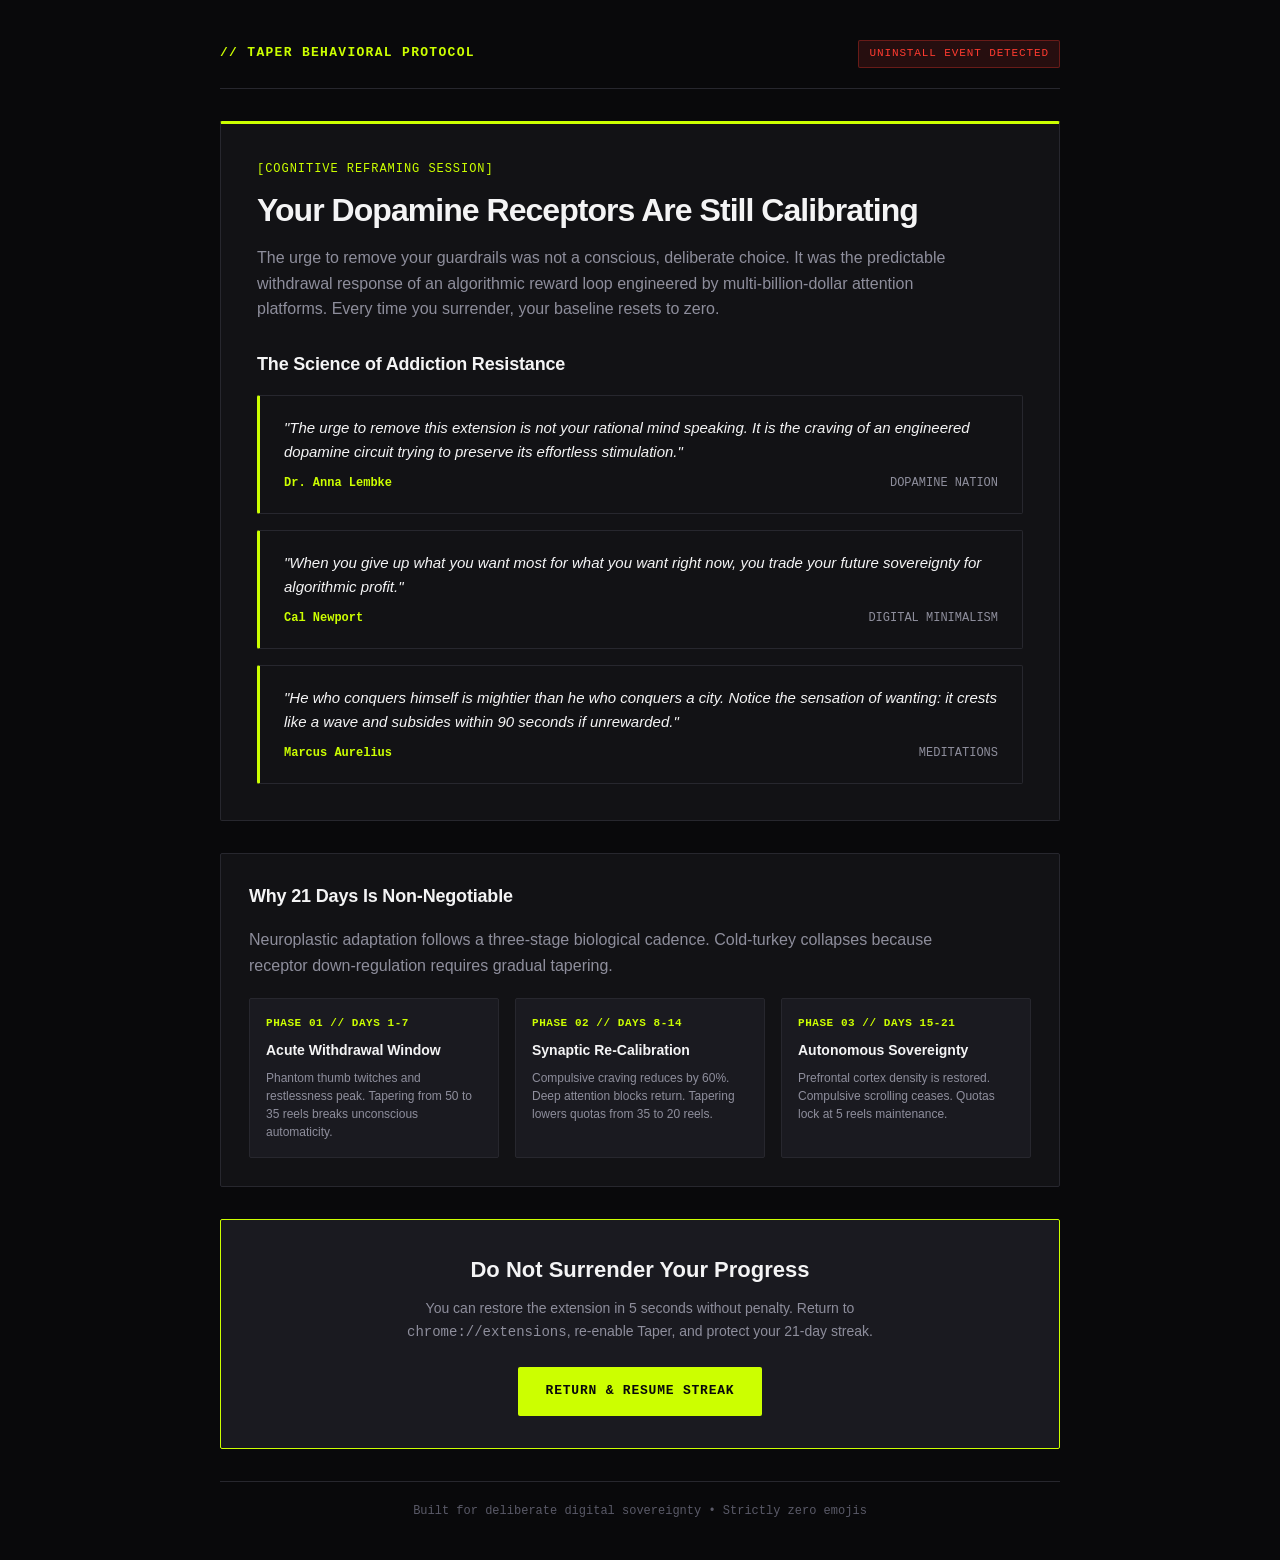
==== docs/index.html @ 4aad6d3f "adding extention" ====
<!DOCTYPE html>
<html lang="en">
<head>
  <meta charset="UTF-8">
  <meta name="viewport" content="width=device-width, initial-scale=1.0">
  <title>Taper | Digital Sovereignty &amp; Habit Retention</title>
  <style>
    /* Technical Carbon Monolith & Electric Citron Palette */
    /* Strictly Zero Emojis */
    :root {
      --bg-base: #09090b;
      --bg-surface: #121215;
      --bg-surface-elevated: #1a1a20;
      --border-line: #27272e;
      --border-bright: #3f3f4e;
      --accent-citron: #ccff00;
      --accent-citron-glow: rgba(204, 255, 0, 0.12);
      --accent-crimson: #ff3b30;
      --accent-crimson-subtle: rgba(255, 59, 48, 0.12);
      --text-white: #f4f4f5;
      --text-muted: #8e8e9c;
      --text-dim: #5a5a68;
      --font-mono: ui-monospace, SFMono-Regular, "SF Mono", Menlo, Consolas, monospace;
      --font-sans: -apple-system, BlinkMacSystemFont, "Segoe UI", Roboto, Helvetica, Arial, sans-serif;
    }

    * { margin: 0; padding: 0; box-sizing: border-box; }

    body {
      background-color: var(--bg-base);
      color: var(--text-white);
      font-family: var(--font-sans);
      line-height: 1.6;
      -webkit-font-smoothing: antialiased;
      padding: 40px 20px;
    }

    .container {
      max-width: 840px;
      margin: 0 auto;
      display: flex;
      flex-direction: column;
      gap: 32px;
    }

    .header-bar {
      display: flex;
      align-items: center;
      justify-content: space-between;
      border-bottom: 1px solid var(--border-line);
      padding-bottom: 20px;
    }

    .brand-tag {
      font-family: var(--font-mono);
      font-size: 13px;
      font-weight: 700;
      text-transform: uppercase;
      letter-spacing: 0.1em;
      color: var(--accent-citron);
    }

    .status-badge {
      font-family: var(--font-mono);
      font-size: 11px;
      text-transform: uppercase;
      letter-spacing: 0.08em;
      padding: 4px 10px;
      background-color: var(--accent-crimson-subtle);
      border: 1px solid rgba(255, 59, 48, 0.3);
      color: var(--accent-crimson);
      border-radius: 2px;
    }

    .hero-card {
      background-color: var(--bg-surface);
      border: 1px solid var(--border-line);
      border-top: 3px solid var(--accent-citron);
      padding: 36px;
      border-radius: 2px;
    }

    .mono-meta {
      font-family: var(--font-mono);
      font-size: 12px;
      color: var(--accent-citron);
      text-transform: uppercase;
      letter-spacing: 0.08em;
      margin-bottom: 12px;
      display: block;
    }

    h1 {
      font-size: 32px;
      font-weight: 800;
      letter-spacing: -0.03em;
      color: var(--text-white);
      margin-bottom: 16px;
      line-height: 1.2;
    }

    .lead-text {
      font-size: 16px;
      color: var(--text-muted);
      margin-bottom: 28px;
      max-width: 720px;
    }

    /* Course Grid */
    .section-title {
      font-size: 18px;
      font-weight: 700;
      letter-spacing: -0.01em;
      color: var(--text-white);
      margin-bottom: 16px;
      display: flex;
      align-items: center;
      gap: 10px;
    }

    .quotes-grid {
      display: grid;
      grid-template-columns: 1fr;
      gap: 16px;
    }

    .quote-item {
      background-color: var(--bg-surface);
      border: 1px solid var(--border-line);
      border-left: 3px solid var(--accent-citron);
      padding: 20px 24px;
      border-radius: 2px;
    }

    .quote-body {
      font-size: 15px;
      font-style: italic;
      color: var(--text-white);
      margin-bottom: 10px;
      line-height: 1.6;
    }

    .quote-footer {
      display: flex;
      align-items: center;
      justify-content: space-between;
      font-size: 12px;
      color: var(--text-muted);
      font-family: var(--font-mono);
    }

    .quote-author {
      color: var(--accent-citron);
      font-weight: 600;
    }

    /* The 21-Day Neuroscience Timeline */
    .timeline-card {
      background-color: var(--bg-surface);
      border: 1px solid var(--border-line);
      padding: 28px;
      border-radius: 2px;
    }

    .timeline-steps {
      display: grid;
      grid-template-columns: repeat(3, 1fr);
      gap: 16px;
      margin-top: 20px;
    }

    .step-box {
      background-color: var(--bg-surface-elevated);
      border: 1px solid var(--border-line);
      padding: 16px;
      border-radius: 2px;
    }

    .step-tag {
      font-family: var(--font-mono);
      font-size: 11px;
      font-weight: 700;
      color: var(--accent-citron);
      text-transform: uppercase;
      letter-spacing: 0.05em;
      margin-bottom: 6px;
    }

    .step-title {
      font-size: 14px;
      font-weight: 700;
      color: var(--text-white);
      margin-bottom: 8px;
    }

    .step-desc {
      font-size: 12px;
      color: var(--text-muted);
      line-height: 1.5;
    }

    /* Reinstallation CTA */
    .cta-box {
      background-color: var(--bg-surface-elevated);
      border: 1px solid var(--accent-citron);
      padding: 32px;
      text-align: center;
      border-radius: 2px;
    }

    .cta-title {
      font-size: 22px;
      font-weight: 800;
      color: var(--text-white);
      margin-bottom: 10px;
    }

    .cta-subtext {
      font-size: 14px;
      color: var(--text-muted);
      max-width: 580px;
      margin: 0 auto 24px auto;
    }

    .btn-action {
      display: inline-flex;
      align-items: center;
      justify-content: center;
      padding: 14px 28px;
      background-color: var(--accent-citron);
      color: #09090b;
      font-family: var(--font-mono);
      font-size: 13px;
      font-weight: 700;
      text-transform: uppercase;
      letter-spacing: 0.06em;
      text-decoration: none;
      border-radius: 2px;
      transition: all 0.15s;
    }

    .btn-action:hover {
      filter: brightness(1.15);
      box-shadow: 0 0 20px rgba(204, 255, 0, 0.4);
    }

    .footer {
      text-align: center;
      font-size: 12px;
      font-family: var(--font-mono);
      color: var(--text-dim);
      padding-top: 20px;
      border-top: 1px solid var(--border-line);
    }
  </style>
</head>
<body>
  <div class="container">
    <div class="header-bar">
      <div class="brand-tag">// TAPER BEHAVIORAL PROTOCOL</div>
      <div class="status-badge">UNINSTALL EVENT DETECTED</div>
    </div>

    <div class="hero-card">
      <span class="mono-meta">[COGNITIVE REFRAMING SESSION]</span>
      <h1>Your Dopamine Receptors Are Still Calibrating</h1>
      <p class="lead-text">
        The urge to remove your guardrails was not a conscious, deliberate choice. It was the predictable withdrawal response of an algorithmic reward loop engineered by multi-billion-dollar attention platforms. Every time you surrender, your baseline resets to zero.
      </p>

      <div class="section-title">The Science of Addiction Resistance</div>
      <div class="quotes-grid">
        <div class="quote-item">
          <div class="quote-body">"The urge to remove this extension is not your rational mind speaking. It is the craving of an engineered dopamine circuit trying to preserve its effortless stimulation."</div>
          <div class="quote-footer">
            <span class="quote-author">Dr. Anna Lembke</span>
            <span>DOPAMINE NATION</span>
          </div>
        </div>

        <div class="quote-item">
          <div class="quote-body">"When you give up what you want most for what you want right now, you trade your future sovereignty for algorithmic profit."</div>
          <div class="quote-footer">
            <span class="quote-author">Cal Newport</span>
            <span>DIGITAL MINIMALISM</span>
          </div>
        </div>

        <div class="quote-item">
          <div class="quote-body">"He who conquers himself is mightier than he who conquers a city. Notice the sensation of wanting: it crests like a wave and subsides within 90 seconds if unrewarded."</div>
          <div class="quote-footer">
            <span class="quote-author">Marcus Aurelius</span>
            <span>MEDITATIONS</span>
          </div>
        </div>
      </div>
    </div>

    <div class="timeline-card">
      <div class="section-title">Why 21 Days Is Non-Negotiable</div>
      <p class="lead-text" style="margin-bottom: 0;">Neuroplastic adaptation follows a three-stage biological cadence. Cold-turkey collapses because receptor down-regulation requires gradual tapering.</p>
      
      <div class="timeline-steps">
        <div class="step-box">
          <div class="step-tag">Phase 01 // Days 1-7</div>
          <div class="step-title">Acute Withdrawal Window</div>
          <div class="step-desc">Phantom thumb twitches and restlessness peak. Tapering from 50 to 35 reels breaks unconscious automaticity.</div>
        </div>

        <div class="step-box">
          <div class="step-tag">Phase 02 // Days 8-14</div>
          <div class="step-title">Synaptic Re-Calibration</div>
          <div class="step-desc">Compulsive craving reduces by 60%. Deep attention blocks return. Tapering lowers quotas from 35 to 20 reels.</div>
        </div>

        <div class="step-box">
          <div class="step-tag">Phase 03 // Days 15-21</div>
          <div class="step-title">Autonomous Sovereignty</div>
          <div class="step-desc">Prefrontal cortex density is restored. Compulsive scrolling ceases. Quotas lock at 5 reels maintenance.</div>
        </div>
      </div>
    </div>

    <div class="cta-box">
      <div class="cta-title">Do Not Surrender Your Progress</div>
      <p class="cta-subtext">You can restore the extension in 5 seconds without penalty. Return to <code>chrome://extensions</code>, re-enable Taper, and protect your 21-day streak.</p>
      <a href="javascript:window.close()" class="btn-action">Return &amp; Resume Streak</a>
    </div>

    <div class="footer">
      Built for deliberate digital sovereignty &bull; Strictly zero emojis
    </div>
  </div>
</body>
</html>
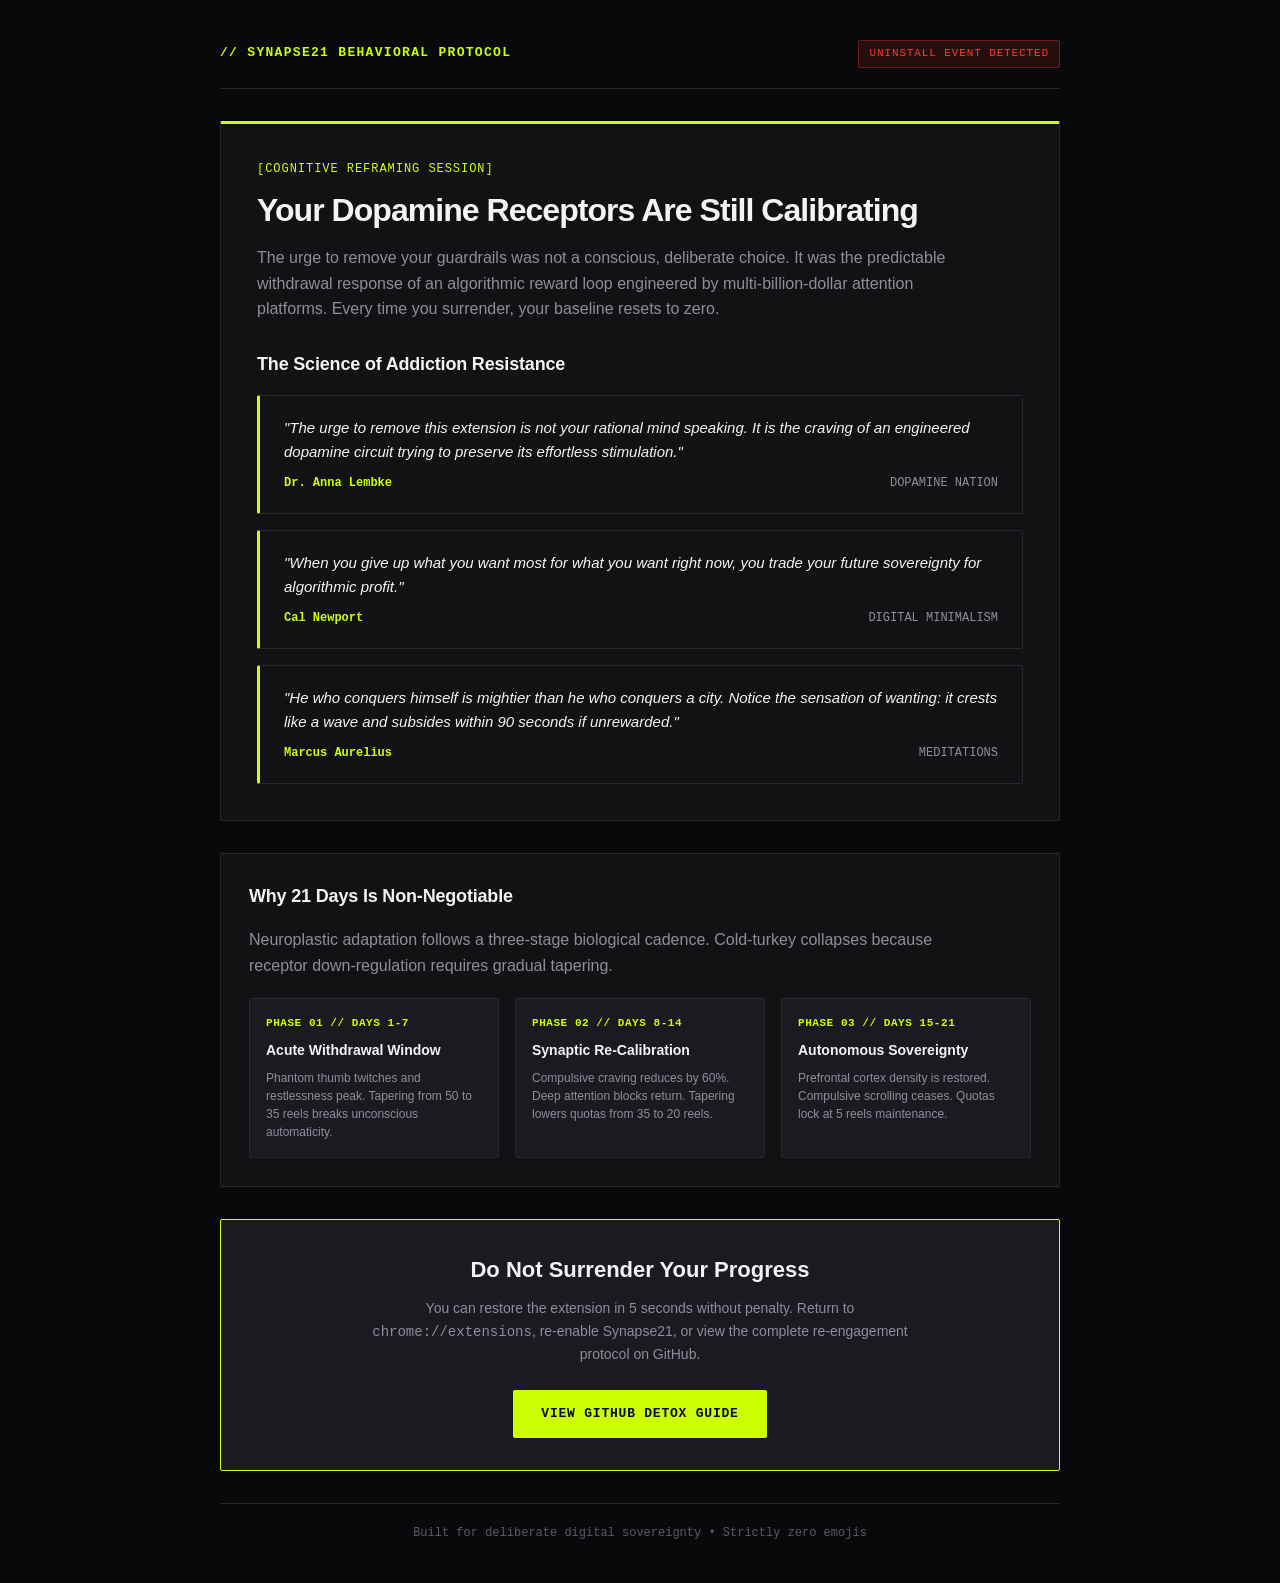
==== commit d799e6a9: "Final Deployment" ====
--- a/docs/index.html
+++ b/docs/index.html
@@ -3,7 +3,7 @@
 <head>
   <meta charset="UTF-8">
   <meta name="viewport" content="width=device-width, initial-scale=1.0">
-  <title>Taper | Digital Sovereignty &amp; Habit Retention</title>
+  <title>Synapse21 | Digital Sovereignty &amp; Habit Retention</title>
   <style>
     /* Technical Carbon Monolith & Electric Citron Palette */
     /* Strictly Zero Emojis */
@@ -257,7 +257,7 @@
 <body>
   <div class="container">
     <div class="header-bar">
-      <div class="brand-tag">// TAPER BEHAVIORAL PROTOCOL</div>
+      <div class="brand-tag">// SYNAPSE21 BEHAVIORAL PROTOCOL</div>
       <div class="status-badge">UNINSTALL EVENT DETECTED</div>
     </div>
 
@@ -323,8 +323,10 @@
 
     <div class="cta-box">
       <div class="cta-title">Do Not Surrender Your Progress</div>
-      <p class="cta-subtext">You can restore the extension in 5 seconds without penalty. Return to <code>chrome://extensions</code>, re-enable Taper, and protect your 21-day streak.</p>
-      <a href="javascript:window.close()" class="btn-action">Return &amp; Resume Streak</a>
+      <p class="cta-subtext">You can restore the extension in 5 seconds without penalty. Return to <code>chrome://extensions</code>, re-enable Synapse21, or view the complete re-engagement protocol on GitHub.</p>
+      <div style="display: flex; gap: 12px; justify-content: center; flex-wrap: wrap;">
+        <a href="https://github.com/prathamesh424/Synapse21#readme" class="btn-action" target="_blank" rel="noopener">View GitHub Detox Guide</a>
+      </div>
     </div>
 
     <div class="footer">
